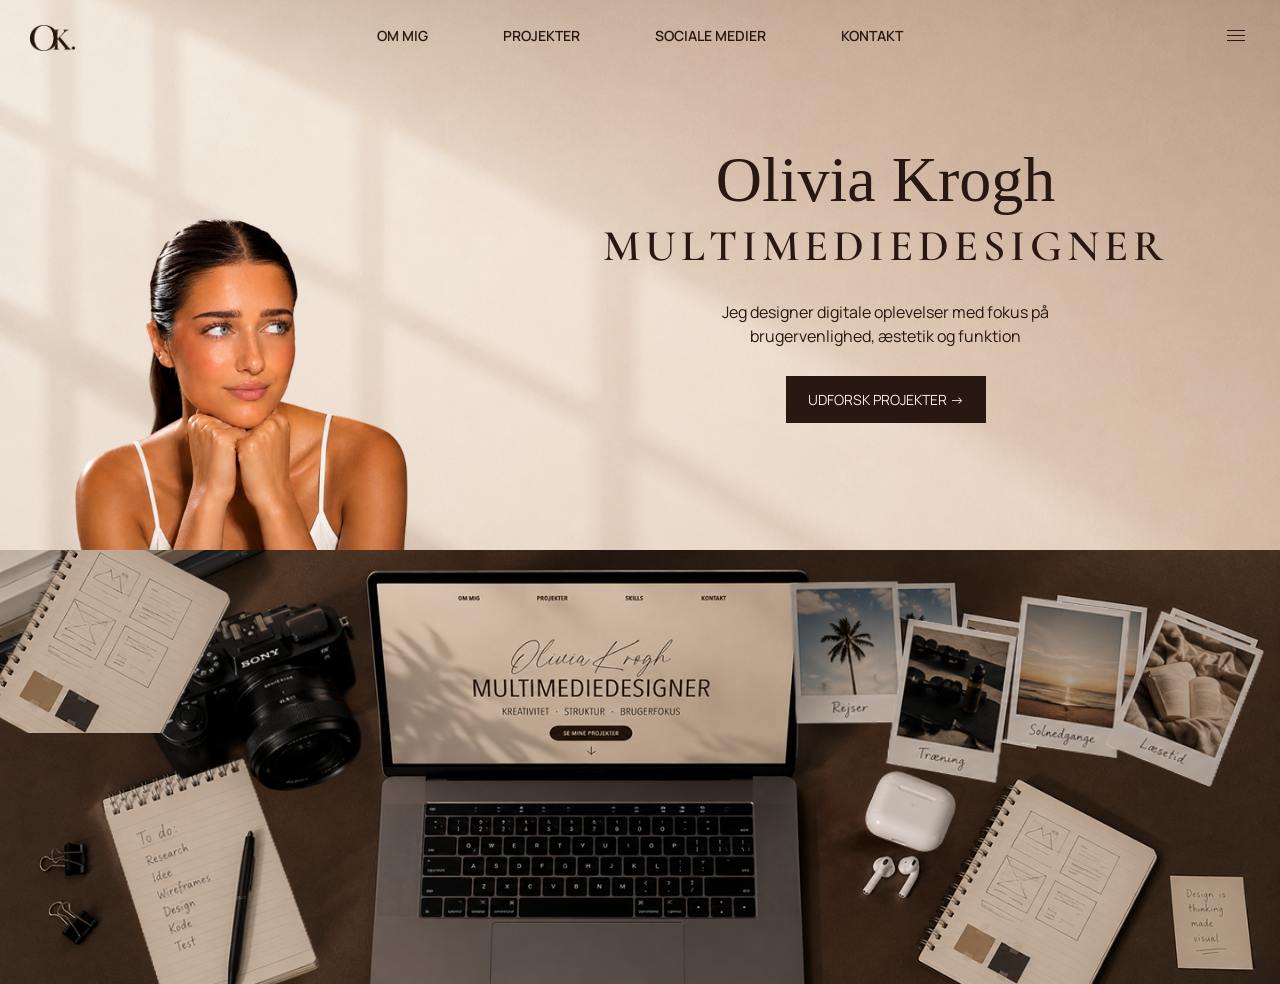
==== index.html @ 15bc5974 "Starten på portfolie, hero sektion og billede med trykfunktion Startede på en anden så dette er kopi" ====
<!DOCTYPE html>
<html lang="en">
<head>
    <meta charset="UTF-8">
    <meta name="viewport" content="width=device-width, initial-scale=1.0">
    <title>Portfolio Olivia Krogh</title>
    <link rel="stylesheet" href="css/style.css">
</head>
<body>

    <section class="hero">

        <!-- NAVIGATION -->
        <header class="hero-header">

            <img class="hero-logo" src="img/logo.png" alt="OK logo">

            <nav class="hero-nav">
                <a href="#om-mig">OM MIG</a>
                <a href="#projekter">PROJEKTER</a>
                <a href="#sociale-medier">SOCIALE MEDIER</a>
                <a href="#kontakt">KONTAKT</a>
            </nav>

            <button class="menu-button" aria-label="Åbn menu">
                <span></span>
                <span></span>
                <span></span>
            </button>

        </header>


        <!-- BILLEDE AF DIG -->
        <div class="hero-image">
            <img src="img/mig.png" alt="Olivia Krogh">
        </div>


        <!-- HERO TEKST -->
        <div class="hero-content">
            <h1>Olivia Krogh</h1>
            <h2>MULTIMEDIEDESIGNER</h2>

            <p>
                Jeg designer digitale oplevelser med fokus på <br>
                brugervenlighed, æstetik og funktion
            </p>

            <button>UDFORSK PROJEKTER →</button>
        </div>

    </section>



    <!-- OM MIG / INTERAKTIVT SKRIVEBORD -->

    <section class="desk" id="om-mig">

    <!-- AIRPODS / KONTAKT -->
    <a class="desk-item airpods-item" href="#kontakt">
        <img src="img/airpods.png" alt="Gå til kontakt">

        <div class="desk-label">
            <span>Kontakt</span>
            <img class="desk-arrow" src="img/pil.png" alt="">
        </div>
    </a>


    <!-- KAMERA / SOCIALE MEDIER -->
    <a class="desk-item kamera-item" href="#sociale-medier">
        <img src="img/kamera.png" alt="Gå til sociale medier">

        <div class="desk-label">
            <span>Sociale medier</span>
            <img class="desk-arrow" src="img/pil.png" alt="">
        </div>
    </a>


    <!-- NOTESBOG / PROJEKTER -->
    <a class="desk-item notesbog-item" href="#projekter">
        <img src="img/notesbog.png" alt="Gå til projekter">

        <div class="desk-label">
            <span>Projekter</span>
            <img class="desk-arrow" src="img/pil.png" alt="">
        </div>
    </a>


    <!-- BOG / OM MIG -->
    <a class="desk-item bog-item" href="#om-mig">
        <img src="img/bog.png" alt="Læs mere om mig">

        <div class="desk-label">
            <span>Om mig</span>
            <img class="desk-arrow" src="img/pil.png" alt="">
        </div>
    </a>


    <!-- POLAROIDS / FRITID -->
    <a class="desk-item fritid-item" href="#fritid">
        <img src="img/fritid.png" alt="Se mine interesser">

        <div class="desk-label">
            <span>Fritid</span>
            <img class="desk-arrow" src="img/pil.png" alt="">
        </div>
    </a>

</section>

    <script src="js/script.js"></script>

</body>
</html>
---- css/style.css ----
@import url('https://fonts.googleapis.com/css2?family=Cormorant+Garamond:wght@400;600&display=swap');
@import url('https://fonts.googleapis.com/css2?family=Cormorant+Garamond:wght@400;600&family=Manrope:wght@400;600&display=swap');
@font-face {
    font-family: "Aurellio";
    src: url("../fonts/Aurellio.ttf") format("truetype");
    font-weight: normal;
    font-style: normal;
}


:root {
    --background-color: #DCCBBC;
    --secondary-color: #F2EBE6;
    --dark-color: #291811;
    --hover-color: #462C21;
}


body {
    background-color: var(--background-color);
    color: var(--dark-color);
    margin: 0;
}

button {
    background-color: var(--dark-color);
    color: var(--secondary-color);
}

button:hover {
    background-color: var(--hover-color);
}


/* HERO */

.hero {
    height: 550px;
    display: flex;
    align-items: flex-end;
    position: relative;
    overflow: hidden;

    background-image: url("../img/background.png");
    background-size: cover;
    background-position: center;
    background-repeat: no-repeat;
}


/* LOGO */

.hero-logo {
    position: absolute;
    top: 25px;
    left: 30px;
    width: 45px;
    height: auto;
    z-index: 2;
}


/* BILLEDET AF DIG */

.hero-image {
    width: 45%;
    height: 100%;
    display: flex;
    align-items: flex-end;
    justify-content: center;
}

.hero-image img {
    width: auto;
    height: 100%;
    max-width: 100%;
    display: block;
    object-fit: contain;
    object-position: bottom center;
}


/* TEKSTEN I HØJRE SIDE */

.hero-content {
    width: 55%;
    align-self: center;
    text-align: center;
    padding: 40px 70px 20px 30px;
}


/* NAVN */

.hero-content h1 {
    font-family: "Aurellio", cursive;
    font-weight: normal;
    font-size: 64px;
    line-height: 1;
    margin: 0 0 12px;
}


/* MULTIMEDIEDESIGNER */

.hero-content h2 {
    font-family: "Cormorant Garamond", serif;
    font-weight: 600;
    font-size: 44px;
    line-height: 1;
    letter-spacing: 5px;
    text-transform: uppercase;
    margin: 0 0 32px;
}


/* BESKRIVELSE */

.hero-content p {
    font-family: "Manrope", sans-serif;
    font-weight: 400;
    font-size: 16px;
    line-height: 1.5;
    max-width: 480px;
    margin: 0 auto 28px;
}


/* KNAP */

.hero-content button {
    font-family: "Manrope", sans-serif;
    font-weight: 400;
    font-size: 14px;
    padding: 14px 22px;
    border: none;
    cursor: pointer;
}

/* NAVIGATION */

.hero-header {
    position: absolute;
    top: 0;
    left: 0;
    width: 100%;
    height: 70px;

    display: flex;
    align-items: center;
    justify-content: center;

    z-index: 10;
}

.hero-nav {
    display: flex;
    gap: 75px;
}

.hero-nav a {
    font-family: "Manrope", sans-serif;
    font-weight: 600;
    font-size: 14px;
    color: var(--dark-color);
    text-decoration: none;
}

.hero-nav a:hover {
    opacity: 0.6;
}


/* BURGER MENU */

.menu-button {
    position: absolute;
    right: 30px;

    display: flex;
    flex-direction: column;
    gap: 4px;

    background: none;
    padding: 5px;
    border: none;
    cursor: pointer;
}

.menu-button span {
    width: 18px;
    height: 1px;
    background-color: var(--dark-color);
    display: block;
}

.desk {
    position: relative;
    width: 100%;
    aspect-ratio: 1536 / 521;

    background-image: url("../img/om-mig-billede.png");
    background-size: 100% 100%;
    background-position: center;
    background-repeat: no-repeat;

    overflow: hidden;
}


 /* INTERAKTIVE ELEMENTER */

.desk-item {
    position: absolute;
    display: block;
    text-decoration: none;
    z-index: 2;
}

.desk-item img {
    width: 100%;
    display: block;
    transition: transform 0.3s ease;
}


.airpods-item {
    width: 93px;
    top: 51%;
    left: 67.5%;
}

.kamera-item {
    width: 235px;
    top: 12%;
    left: 10%;
}

.notesbog-item {
    width: 218px;
    top: 48%;
    left: 8%;
}

.bog-item {
    width: 250px;
    top: -7%;
    left: -1.5%;
}

.fritid-item {
    width: 477px;
    top: 7%;
    right: 1.2%;
}


/* HOVER PÅ BILLEDET */

.desk-item:hover img {
    transform: scale(1.08);
}


/* TEKST VED HOVER */

.desk-label {
    position: absolute;
    top: -50px;
    left: -55px;

    font-family: "Aurellio", cursive;
    font-size: 34px;
    color: var(--secondary-color);
    white-space: nowrap;

    opacity: 0;
    pointer-events: none;
    transition: opacity 0.3s ease;
}

.desk-item:hover .desk-label {
    opacity: 1;
}


/* PIL */

.desk-arrow {
    width: 5px;
    height: auto;
    display: block;
    margin-top: 5px;
}
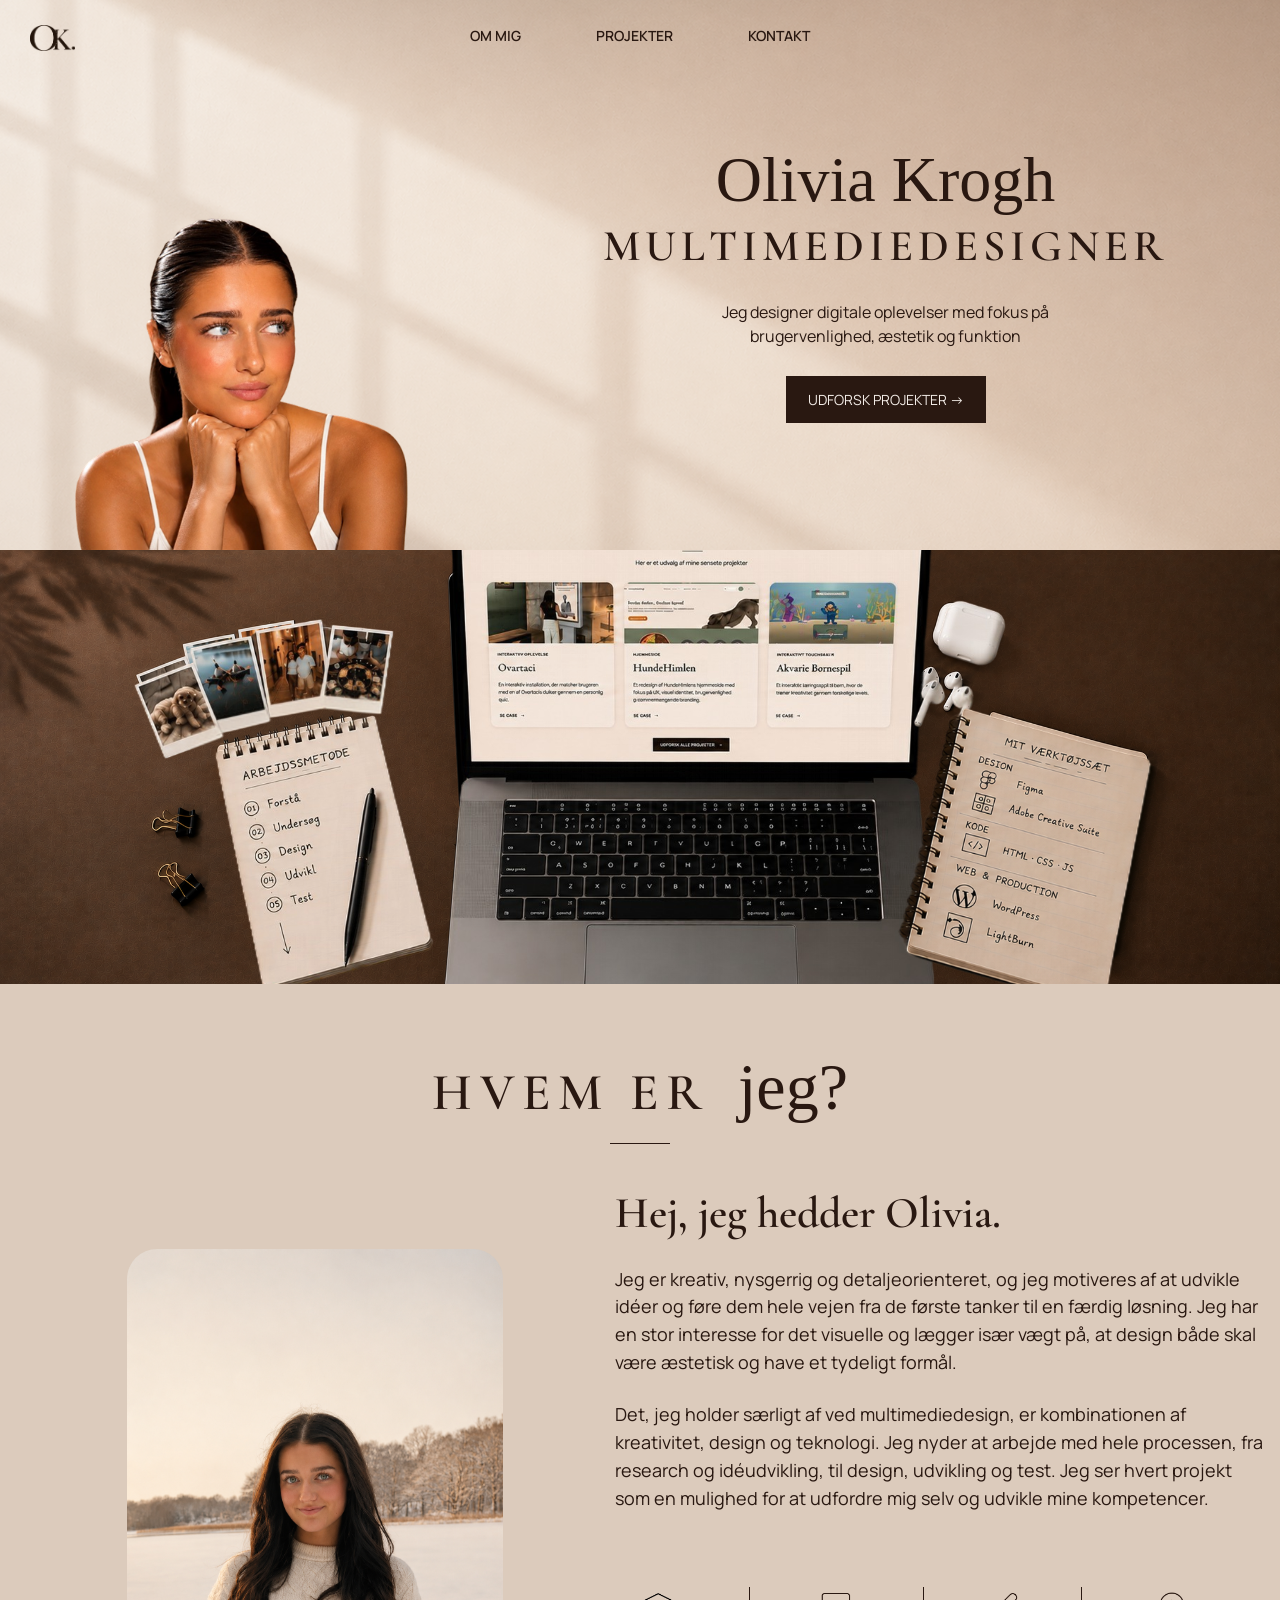
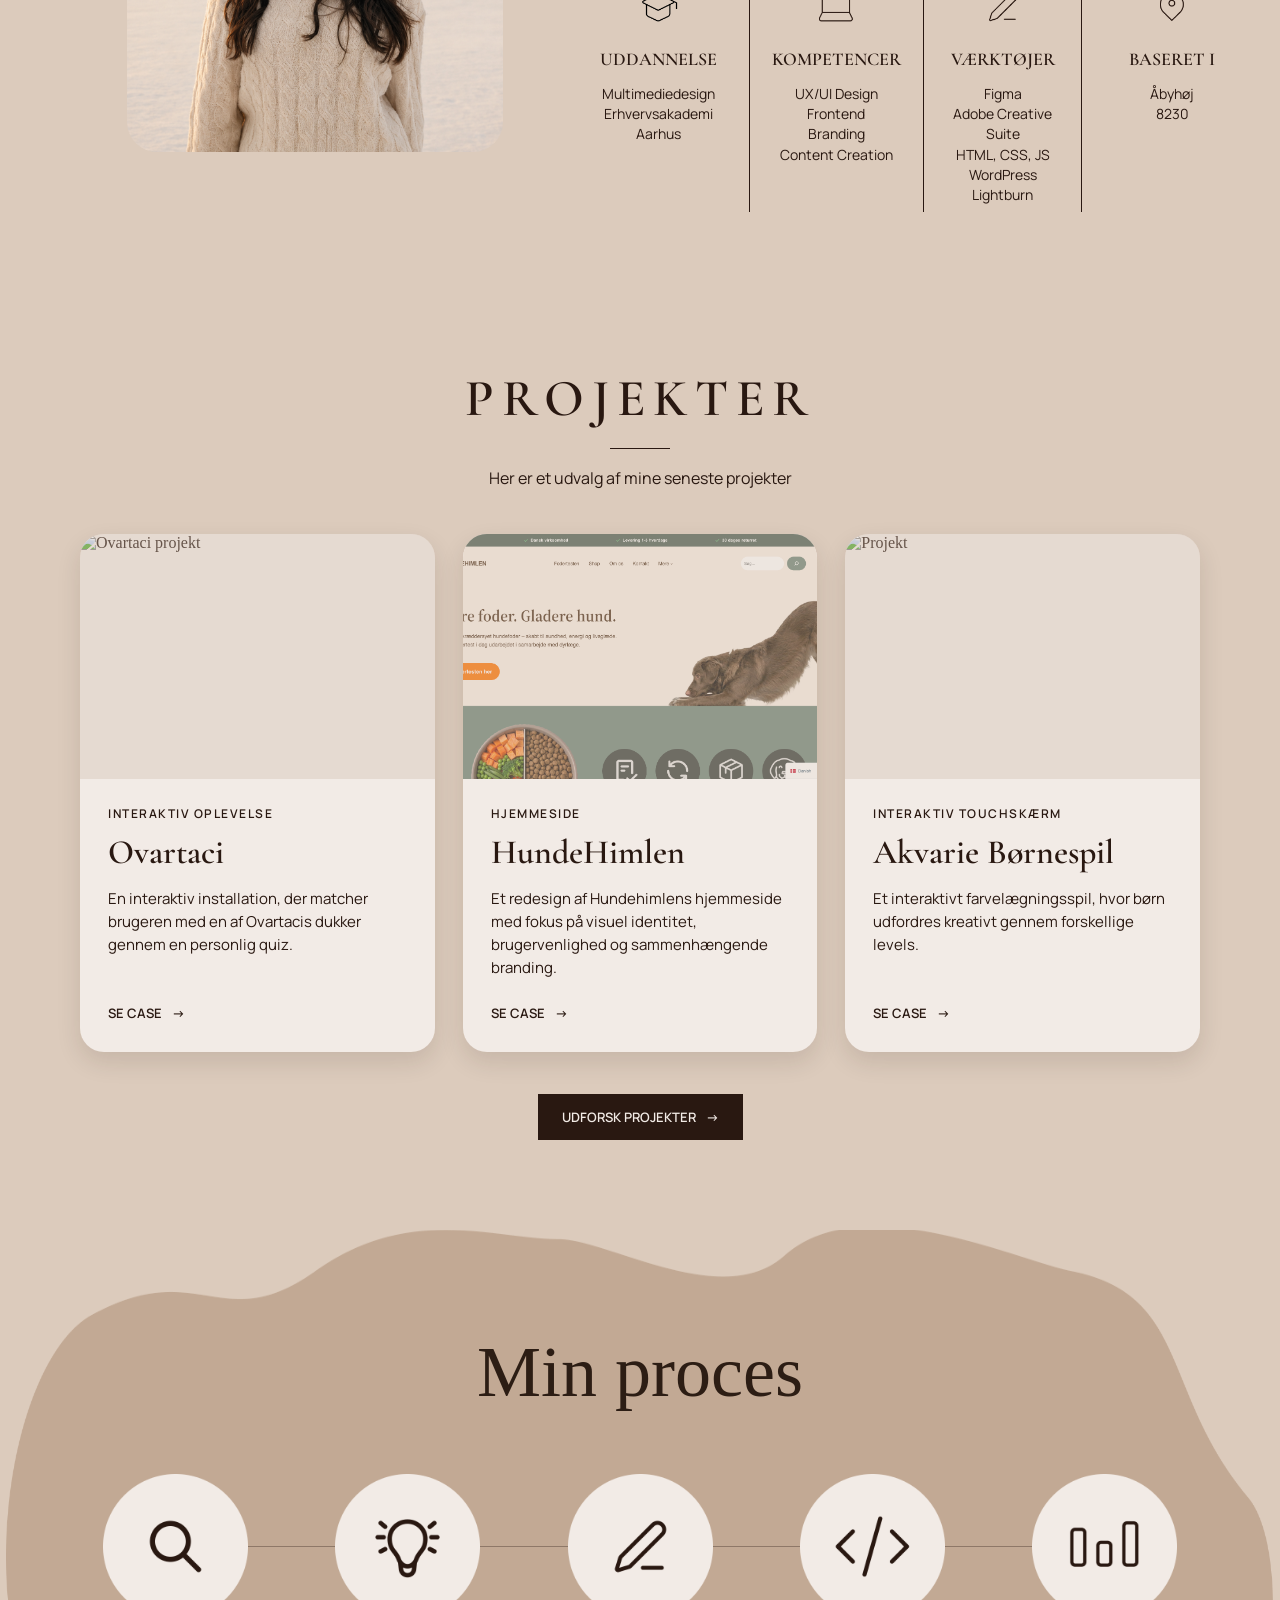
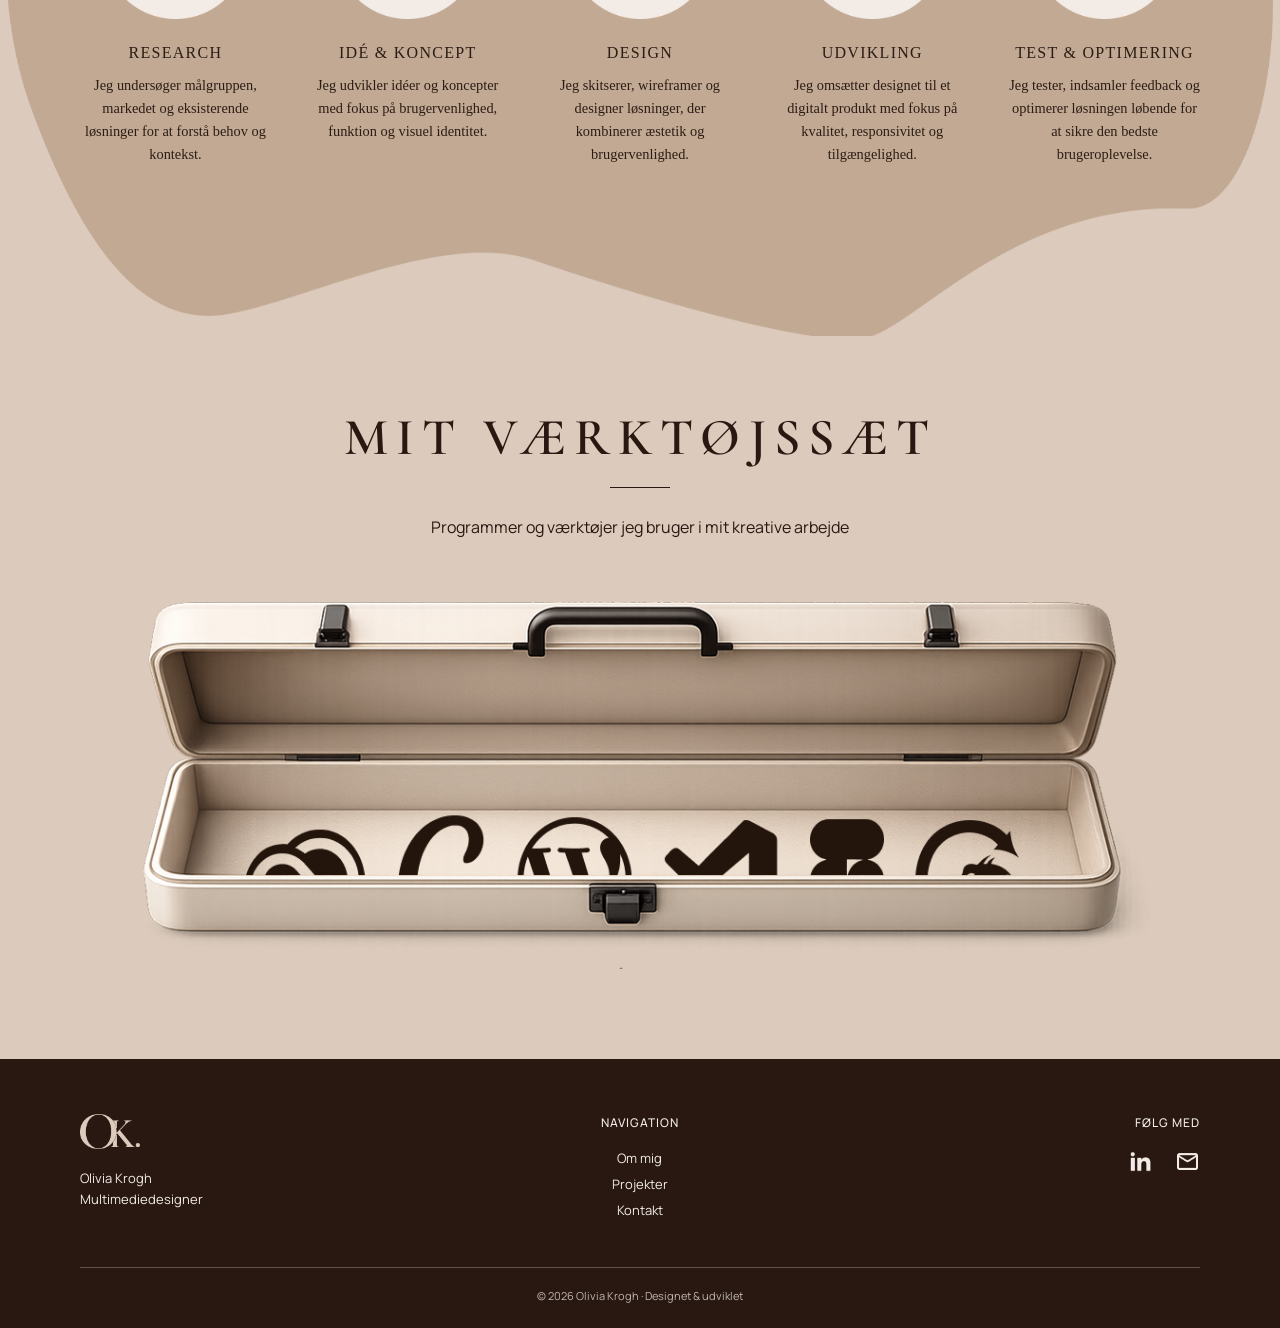
==== commit d421383b: "fikset" ====
--- a/index.html
+++ b/index.html
@@ -1,5 +1,5 @@
 <!DOCTYPE html>
-<html lang="en">
+<html lang="da">
 <head>
     <meta charset="UTF-8">
     <meta name="viewport" content="width=device-width, initial-scale=1.0">
@@ -16,17 +16,11 @@
             <img class="hero-logo" src="img/logo.png" alt="OK logo">
 
             <nav class="hero-nav">
-                <a href="#om-mig">OM MIG</a>
-                <a href="#projekter">PROJEKTER</a>
-                <a href="#sociale-medier">SOCIALE MEDIER</a>
-                <a href="#kontakt">KONTAKT</a>
+                <a href="index.html#om-mig-info">OM MIG</a>
+                <a href="projekter.html">PROJEKTER</a>
+                <a href="kontakt.html">KONTAKT</a>
             </nav>
 
-            <button class="menu-button" aria-label="Åbn menu">
-                <span></span>
-                <span></span>
-                <span></span>
-            </button>
 
         </header>
 
@@ -47,7 +41,9 @@
                 brugervenlighed, æstetik og funktion
             </p>
 
-            <button>UDFORSK PROJEKTER →</button>
+            <a href="projekter.html" class="hero-button">
+            UDFORSK PROJEKTER →
+            </a>
         </div>
 
     </section>
@@ -58,8 +54,19 @@
 
     <section class="desk" id="om-mig">
 
+
+    <!-- COMPUTER / PROJEKTER -->
+    <a class="desk-item computer-item" href="projekter.html">
+        <img src="img/computer.png" alt="Gå til projekter">
+
+        <div class="desk-label">
+            <span>Projekter</span>
+            <img class="desk-arrow" src="img/pil.png" alt="">
+        </div>
+    </a>
+
     <!-- AIRPODS / KONTAKT -->
-    <a class="desk-item airpods-item" href="#kontakt">
+    <a class="desk-item airpods-item" href="kontakt.html">
         <img src="img/airpods.png" alt="Gå til kontakt">
 
         <div class="desk-label">
@@ -69,31 +76,31 @@
     </a>
 
 
-    <!-- KAMERA / SOCIALE MEDIER -->
-    <a class="desk-item kamera-item" href="#sociale-medier">
-        <img src="img/kamera.png" alt="Gå til sociale medier">
+    <!-- NOTESBOG / ARBEJDSMETODE -->
+    <a class="desk-item notesbog-item" href="#arbejdsmetode">
+        <img src="img/notesbog.png" alt="Gå til arbejdsmetode">
 
         <div class="desk-label">
-            <span>Sociale medier</span>
+            <span>Arbejdsmetode</span>
             <img class="desk-arrow" src="img/pil.png" alt="">
         </div>
     </a>
 
 
-    <!-- NOTESBOG / PROJEKTER -->
-    <a class="desk-item notesbog-item" href="#projekter">
-        <img src="img/notesbog.png" alt="Gå til projekter">
+    <!-- BOG / VÆRKTØJSSÆT -->
+    <a class="desk-item bog-item" href="#vaerktoejssaet">
+        <img src="img/bog.png" alt="Gå til værktøjssæt">
 
         <div class="desk-label">
-            <span>Projekter</span>
+            <span>Værktøjssæt</span>
             <img class="desk-arrow" src="img/pil.png" alt="">
         </div>
     </a>
 
 
-    <!-- BOG / OM MIG -->
-    <a class="desk-item bog-item" href="#om-mig">
-        <img src="img/bog.png" alt="Læs mere om mig">
+    <!-- POLAROIDS / OM MIG -->
+    <a class="desk-item fritid-item" href="#om-mig-info">
+        <img src="img/fritid.png" alt="Se mine interesser">
 
         <div class="desk-label">
             <span>Om mig</span>
@@ -101,19 +108,358 @@
         </div>
     </a>
 
-
-    <!-- POLAROIDS / FRITID -->
-    <a class="desk-item fritid-item" href="#fritid">
-        <img src="img/fritid.png" alt="Se mine interesser">
-
-        <div class="desk-label">
-            <span>Fritid</span>
-            <img class="desk-arrow" src="img/pil.png" alt="">
-        </div>
-    </a>
-
 </section>
 
+<!-- OM MIG -->
+<section class="about" id="om-mig-info">
+
+    <div class="about-title">
+        <h2>HVEM ER <span>jeg?</span></h2>
+        <div class="section-line"></div>
+    </div>
+
+    <div class="about-content">
+
+       
+        <div class="about-image">
+            <img src="img/me-2.png" alt="Billede af Olivia">
+        </div>
+
+   
+        <div class="about-info">
+
+            <div class="about-text">
+                <h3>Hej, jeg hedder Olivia.</h3>
+
+                <p>
+                    Jeg er kreativ, nysgerrig og detaljeorienteret, og jeg motiveres af at udvikle idéer og føre dem hele vejen fra de første tanker til en færdig løsning. Jeg har en stor interesse for det visuelle og lægger især vægt på, at design både skal være æstetisk og have et tydeligt formål.
+
+                </p>
+                    
+                <p>
+                    Det, jeg holder særligt af ved multimediedesign, er kombinationen af kreativitet, design og teknologi. Jeg nyder at arbejde med hele processen, fra research og idéudvikling, til design, udvikling og test. Jeg ser hvert projekt som en mulighed for at udfordre mig selv og udvikle mine kompetencer.
+                </p>
+            </div>
+
+
+            <!-- INFO BOKSE -->
+            <div class="about-details">
+
+                <div class="about-detail">
+                    <img src="img/uddannelse.png" alt="">
+                    <h4>UDDANNELSE</h4>
+                    <p>
+                        Multimediedesign<br>
+                        Erhvervsakademi<br>
+                        Aarhus
+                    </p>
+                </div>
+
+                <div class="about-detail">
+                    <img src="img/computer-1.png" alt="">
+                    <h4>KOMPETENCER</h4>
+                    <p>
+                        UX/UI Design<br>
+                        Frontend<br>
+                        Branding<br>
+                        Content Creation
+                    </p>
+                </div>
+
+                <div class="about-detail">
+                    <img src="img/pen.png" alt="">
+                    <h4>VÆRKTØJER</h4>
+                    <p>
+                        Figma<br>
+                        Adobe Creative Suite<br>
+                        HTML, CSS, JS<br>
+                        WordPress<br>
+                        Lightburn
+                    </p>
+                </div>
+
+                <div class="about-detail">
+                    <img src="img/pin.png" alt="">
+                    <h4>BASERET I</h4>
+                    <p>
+                        Åbyhøj<br>
+                        8230
+                    </p>
+                </div>
+
+            </div>
+
+        </div>
+
+    </div>
+
+</section>
+
+
+
+<!-- PROJEKTER -->
+<section class="projects" id="projekter">
+
+    <div class="projects-heading">
+        <h2>PROJEKTER</h2>
+        <div class="section-line"></div>
+
+        <p>Her er et udvalg af mine seneste projekter</p>
+    </div>
+
+    <div class="project-grid">
+
+        <!-- PROJEKT 1 -->
+        <article class="project-card">
+
+            <div class="project-image-wrapper">
+            <img class="project-image" src="img/ovartaci.png" alt="Ovartaci projekt">
+            </div>
+
+            <div class="project-card-content">
+                <p class="project-type">INTERAKTIV OPLEVELSE</p>
+
+                <h3>Ovartaci</h3>
+
+                <p class="project-description">
+                    En interaktiv installation, der matcher brugeren med en af
+                    Ovartacis dukker gennem en personlig quiz.
+                </p>
+
+                <a class="project-link" href="projekter.html#ovartaci">
+    SE CASE <span>→</span>
+</a>
+            </div>
+        </article>
+
+
+        <!-- PROJEKT 2 -->
+        <article class="project-card">
+            <div class="project-image-wrapper">
+            <img class="project-image" src="img/hundehimlen.png" alt="HundeHimlen projekt">
+            </div>
+
+            <div class="project-card-content">
+                <p class="project-type">HJEMMESIDE</p>
+
+                <h3>HundeHimlen</h3>
+
+                <p class="project-description">
+                    Et redesign af Hundehimlens hjemmeside med fokus på
+                    visuel identitet, brugervenlighed og sammenhængende branding.
+                </p>
+
+                <a class="project-link" href="projekter.html#hundehimlen">
+    SE CASE <span>→</span>
+</a>
+            </div>
+        </article>
+
+
+        <!-- PROJEKT 3 -->
+        <article class="project-card">
+            <div class="project-image-wrapper">
+            <img class="project-image" src="img/akvarie.png" alt="Projekt">
+            </div>
+
+            <div class="project-card-content">
+                <p class="project-type">INTERAKTIV TOUCHSKÆRM</p>
+
+                <h3>Akvarie Børnespil</h3>
+
+                <p class="project-description">
+                    Et interaktivt farvelægningsspil, hvor børn udfordres kreativt gennem forskellige levels.
+                </p>
+
+                <a class="project-link" href="projekter.html#akvarie">
+    SE CASE <span>→</span>
+</a>
+            </div>
+        </article>
+
+    </div>
+
+
+         <a class="projects-button" href="projekter.html">
+            UDFORSK PROJEKTER <span>→</span>
+        </a>
+
+</section>
+
+
+
+<!-- ARBEJDSMETODE -->
+<section class="arbejdsmetode" id="arbejdsmetode">
+
+    <h2 class="arbejdsmetode-title">Min proces</h2>
+
+    <div class="arbejdsmetode-bobler">
+
+        <!-- RESEARCH -->
+        <div class="arbejdsmetode-bobbel">
+            <img src="img/research-bobbel.png" alt="Research">
+
+            <h3>RESEARCH</h3>
+
+            <p>
+                Jeg undersøger målgruppen, markedet og eksisterende
+                løsninger for at forstå behov og kontekst.
+            </p>
+        </div>
+
+
+        <!-- IDÉ & KONCEPT -->
+        <div class="arbejdsmetode-bobbel">
+            <img src="img/ide-bobbel.png" alt="Idé og koncept">
+
+            <h3>IDÉ & KONCEPT</h3>
+
+            <p>
+                Jeg udvikler idéer og koncepter med fokus på
+                brugervenlighed, funktion og visuel identitet.
+            </p>
+        </div>
+
+
+        <!-- DESIGN -->
+        <div class="arbejdsmetode-bobbel">
+            <img src="img/design-bobbel.png" alt="Design">
+
+            <h3>DESIGN</h3>
+
+            <p>
+                Jeg skitserer, wireframer og designer løsninger,
+                der kombinerer æstetik og brugervenlighed.
+            </p>
+        </div>
+
+
+        <!-- UDVIKLING -->
+        <div class="arbejdsmetode-bobbel">
+            <img src="img/udvikling-bobbel.png" alt="Udvikling">
+
+            <h3>UDVIKLING</h3>
+
+            <p>
+                Jeg omsætter designet til et digitalt produkt med
+                fokus på kvalitet, responsivitet og tilgængelighed.
+            </p>
+        </div>
+
+
+        <!-- TEST -->
+        <div class="arbejdsmetode-bobbel">
+            <img src="img/test-bobbel.png" alt="Test og optimering">
+
+            <h3>TEST & OPTIMERING</h3>
+
+            <p>
+                Jeg tester, indsamler feedback og optimerer løsningen
+                løbende for at sikre den bedste brugeroplevelse.
+            </p>
+        </div>
+
+    </div>
+
+</section>
+
+
+
+
+
+
+
+
+
+
+
+
+
+<!-- VÆRKTØJSKASSE -->
+<section class="toolbox-section" id="vaerktoejssaet">
+
+    <div class="toolbox-heading">
+        <h2>MIT VÆRKTØJSSÆT</h2>
+        <div class="section-line"></div>
+        <p>Programmer og værktøjer jeg bruger i mit kreative arbejde</p>
+    </div>
+
+    <div class="toolbox">
+
+        <img
+            class="toolbox-closed"
+            src="img/lukket-kasse.png"
+            alt="Lukket værktøjskasse"
+        >
+
+        <img
+            class="toolbox-open"
+            src="img/aaben-kasse.png"
+            alt="Åben værktøjskasse"
+        >
+
+    </div>
+
+</section>
+
+
+
+
+
+
+
+
+<!-- FOOTER -->
+<footer class="footer">
+
+    <div class="footer-content">
+
+        <!-- VENSTRE -->
+        <div class="footer-brand">
+            <img src="img/logo-beige.png" alt="Olivia Krogh logo">
+
+            <p>
+                Olivia Krogh<br>
+                Multimediedesigner
+            </p>
+        </div>
+
+
+        <!-- MIDTEN -->
+        <div class="footer-navigation">
+            <h3>NAVIGATION</h3>
+
+            <a href="#om-mig-info">Om mig</a>
+            <a href="projekter.html">Projekter</a>
+            <a href="kontakt.html">Kontakt</a>
+        </div>
+
+
+        <!-- HØJRE -->
+        <div class="footer-social">
+            <h3>FØLG MED</h3>
+
+            <div class="footer-social-icons">
+
+                <a href="#" aria-label="LinkedIn">
+                    <img src="img/linkedin.png" alt="">
+                </a>
+
+                <a href="mailto:dinmail@eksempel.dk" aria-label="Send e-mail">
+                    <img src="img/mail.png" alt="">
+                </a>
+
+            </div>
+        </div>
+
+    </div>
+
+
+    <div class="footer-bottom">
+        <p>© 2026 Olivia Krogh · Designet & udviklet</p>
+    </div>
+
+</footer>
     <script src="js/script.js"></script>
 
 </body>
--- a/css/style.css
+++ b/css/style.css
@@ -1,4 +1,3 @@
-@import url('https://fonts.googleapis.com/css2?family=Cormorant+Garamond:wght@400;600&display=swap');
 @import url('https://fonts.googleapis.com/css2?family=Cormorant+Garamond:wght@400;600&family=Manrope:wght@400;600&display=swap');
 @font-face {
     font-family: "Aurellio";
@@ -32,7 +31,9 @@
 }
 
 
-/* HERO */
+/* ========================================
+   HERO
+======================================== */
 
 .hero {
     height: 550px;
@@ -60,7 +61,7 @@
 }
 
 
-/* BILLEDET AF DIG */
+/* BILLEDET AF MIG */
 
 .hero-image {
     width: 45%;
@@ -72,7 +73,7 @@
 
 .hero-image img {
     width: auto;
-    height: 100%;
+    height: 90%;
     max-width: 100%;
     display: block;
     object-fit: contain;
@@ -128,13 +129,24 @@
 
 /* KNAP */
 
-.hero-content button {
+.hero-button {
+    display: inline-block;
     font-family: "Manrope", sans-serif;
     font-weight: 400;
     font-size: 14px;
     padding: 14px 22px;
-    border: none;
+
+    background-color: var(--dark-color);
+    color: var(--secondary-color);
+
+    text-decoration: none;
     cursor: pointer;
+
+    transition: background-color 0.3s ease;
+}
+
+.hero-button:hover {
+    background-color: var(--hover-color);
 }
 
 /* NAVIGATION */
@@ -170,29 +182,13 @@
     opacity: 0.6;
 }
 
-
-/* BURGER MENU */
-
-.menu-button {
-    position: absolute;
-    right: 30px;
-
-    display: flex;
-    flex-direction: column;
-    gap: 4px;
-
-    background: none;
-    padding: 5px;
-    border: none;
-    cursor: pointer;
-}
-
-.menu-button span {
-    width: 18px;
+.section-line {
+    width: 60px;
     height: 1px;
+    margin: 18px auto;
     background-color: var(--dark-color);
-    display: block;
-}
+}
+
 
 .desk {
     position: relative;
@@ -209,6 +205,8 @@
 
 
  /* INTERAKTIVE ELEMENTER */
+
+
 
 .desk-item {
     position: absolute;
@@ -224,40 +222,40 @@
 }
 
 
+.computer-item {
+    width: 491px;
+    bottom: 0%;
+    left: 34.7%;
+}
+
 .airpods-item {
     width: 93px;
-    top: 51%;
-    left: 67.5%;
-}
-
-.kamera-item {
-    width: 235px;
-    top: 12%;
-    left: 10%;
+    top: 11.5%;
+    left: 71.3%;
 }
 
 .notesbog-item {
-    width: 218px;
-    top: 48%;
-    left: 8%;
+    width: 219px;
+    top: 38%;
+    left: 16.8%;
 }
 
 .bog-item {
-    width: 250px;
-    top: -7%;
-    left: -1.5%;
+    width: 255px;
+    top: 36.4%;
+    right: 10%;
 }
 
 .fritid-item {
-    width: 477px;
-    top: 7%;
-    right: 1.2%;
+    width: 260px;
+    top: 16%;
+    left: 10.5%;
 }
 
 
 /* HOVER PÅ BILLEDET */
 
-.desk-item:hover img {
+.desk-item:hover > img {
     transform: scale(1.08);
 }
 
@@ -283,12 +281,1349 @@
     opacity: 1;
 }
 
-
-/* PIL */
-
-.desk-arrow {
-    width: 5px;
+.computer-item .desk-label {
+    top: 220px;
+    left: 510px;
+}
+
+.airpods-item .desk-label {
+    top: -45px;
+    left: 100px;
+}
+
+.notesbog-item .desk-label {
+    top: 240px;
+    left: -170px;
+}
+
+.bog-item .desk-label {
+    top: 220px;
+    left: 250px;
+}
+
+.fritid-item .desk-label {
+    top: -30px;
+    left: -35px;
+}
+
+
+
+/* PIL VED COMPUTER */
+.computer-item .desk-arrow {
+    width: 35px !important;
+    transform: translate(0px, 0px) scaleX(-1) !important;
+}
+
+/* PIL VED AIRPODS */
+.airpods-item .desk-arrow {
+    width: 35px !important;
+    transform: translate(10px, 0px) scaleX(-1) !important;
+}
+
+/* PIL VED NOTESBOG */
+.notesbog-item .desk-arrow {
+    width: 35px !important;
+    transform: translate(150px, -30px) rotate(-50deg) !important;
+}
+
+/* PIL VED BOG */
+.bog-item .desk-arrow {
+    width: 35px !important;
+    transform: translate(10px, -100px) scaleX(-1) scaleY(-1) !important;
+}
+
+/* PIL VED FRITID */
+.fritid-item .desk-arrow {
+    width: 35px !important;
+    transform: translate(-20px, 2px) rotate(25deg)  !important;
+}
+
+
+
+
+/* ========================================
+   OM MIG
+======================================== */
+
+.about {
+    padding: 65px 80px 85px;
+    background-color: var(--background-color);
+}
+
+.about-title {
+    text-align: center;
+    margin-bottom: 45px;
+}
+
+.about-title h2 {
+    margin: 0;
+    font-family: "Cormorant Garamond", serif;
+    font-weight: 600;
+    font-size: 52px;
+    letter-spacing: 8px;
+    color: var(--dark-color);
+}
+
+.about-title h2 span {
+    display: inline-block;
+    margin-left: 8px;
+    font-family: "Aurellio", cursive;
+    font-weight: normal;
+    font-size: 66px;
+    letter-spacing: 0;
+}
+
+
+
+
+/* BILLEDE + TEKST */
+
+.about-content {
+    max-width: 1380px;
+    margin: 0 auto;
+
+    display: grid;
+    grid-template-columns: 42% 58%;
+    gap: 65px;
+    align-items: center;
+}
+
+.about-image {
+    display: flex;
+    justify-content: center;
+}
+
+.about-image img {
+    width: 80%;
+    display: block;
+    border-radius: 30px;
+}
+
+.about-info {
+    display: flex;
+    flex-direction: column;
+    justify-content: center;
+}
+
+
+/* TEKST */
+
+.about-text h3 {
+    margin: 0 0 28px;
+
+    font-family: "Cormorant Garamond", serif;
+    font-weight: 600;
+    font-size: 44px;
+    line-height: 1.1;
+
+    color: var(--dark-color);
+}
+
+.about-text p {
+    max-width: 660px;
+    margin: 0 0 24px;
+
+    font-family: "Manrope", sans-serif;
+    font-weight: 400;
+    font-size: 18px;
+    line-height: 1.55;
+
+    color: var(--dark-color);
+}
+
+
+/* INFO FELTER */
+
+.about-details {
+    margin-top: 50px;
+     transform: translateX(-25px);
+
+    display: grid;
+    grid-template-columns: repeat(4, 1fr);
+}
+
+.about-detail {
+    min-height: 225px;
+    padding: 0 22px;
+    text-align: center;
+
+    border-left: 1px solid var(--dark-color);
+}
+
+.about-detail:first-child {
+    border-left: none;
+    padding-left: 0;
+}
+
+.about-detail:last-child {
+    padding-right: 0;
+}
+
+.about-detail img {
+    width: 40px;
+    height: 40px;
+
+    object-fit: contain;
+
+    margin: 0 auto 17px;
+}
+
+.about-detail h4 {
+    margin: 0 0 14px;
+
+    font-family: "Cormorant Garamond", serif;
+    font-weight: 600;
+    font-size: 18px;
+
+    color: var(--dark-color);
+}
+
+.about-detail p {
+    margin: 0;
+
+    font-family: "Manrope", sans-serif;
+    font-weight: 400;
+    font-size: 14px;
+    line-height: 1.45;
+
+    color: var(--dark-color);
+}
+
+
+
+
+/* ========================================
+   PROJEKTER – FORSIDE
+======================================== */
+
+.projects {
+    padding: 70px 80px 90px;
+    background-color: var(--background-color);
+}
+
+
+/* OVERSKRIFT */
+
+.projects-heading {
+    text-align: center;
+    margin-bottom: 45px;
+}
+
+.projects-heading h2 {
+    margin: 0;
+
+    font-family: "Cormorant Garamond", serif;
+    font-weight: 600;
+    font-size: 52px;
+    letter-spacing: 8px;
+
+    color: var(--dark-color);
+}
+
+.projects-heading p {
+    margin: 12px 0 0;
+
+    font-family: "Manrope", sans-serif;
+    font-weight: 400;
+    font-size: 16px;
+
+    color: var(--dark-color);
+}
+
+
+/* DE 3 CARDS */
+
+.project-grid {
+    max-width: 1280px;
+    margin: 0 auto;
+
+    display: grid;
+    grid-template-columns: repeat(3, 1fr);
+    gap: 28px;
+}
+
+
+/* HVERT CARD */
+
+.project-card {
+    background-color: var(--secondary-color);
+    border-radius: 24px;
+    overflow: hidden;
+    display: flex;
+    flex-direction: column;
+
+    box-shadow: 0 10px 24px rgba(41, 24, 17, 0.12);
+
+    transition: transform 0.3s ease;
+}
+
+.project-card:hover {
+    transform: translateY(-6px);
+}
+
+
+/* BILLEDET */
+
+.project-image-wrapper {
+    position: relative;
+}
+
+.project-image-wrapper::after {
+    content: "";
+    position: absolute;
+    inset: 0;
+
+    background-color: rgba(205, 186, 170, 0.37);
+
+    pointer-events: none;
+}
+
+.project-image {
+    width: 100%;
+    height: 245px;
+
+    display: block;
+    object-fit: cover;
+}
+
+
+/* INDHOLDET UNDER BILLEDET */
+
+.project-card-content {
+    padding: 26px 28px 30px;
+    flex: 1;
+    display: flex;
+    flex-direction: column;
+}
+
+
+/* LILLE TEKST ØVERST */
+
+.project-type {
+    margin: 0 0 10px;
+
+    font-family: "Manrope", sans-serif;
+    font-weight: 600;
+    font-size: 12px;
+    letter-spacing: 1.5px;
+
+    color: var(--dark-color);
+}
+
+
+/* PROJEKTNAVN */
+
+.project-card h3 {
+    margin: 0 0 14px;
+
+    font-family: "Cormorant Garamond", serif;
+    font-weight: 600;
+    font-size: 34px;
+
+    color: var(--dark-color);
+}
+
+
+/* BESKRIVELSE */
+
+.project-description {
+    margin: 0 0 24px;
+
+    font-family: "Manrope", sans-serif;
+    font-weight: 400;
+    font-size: 15px;
+    line-height: 1.55;
+
+    color: var(--dark-color);
+}
+
+
+/* SE CASE */
+
+.project-link {
+    display: inline-flex;
+    align-items: center;
+    gap: 10px;
+
+    font-family: "Manrope", sans-serif;
+    font-weight: 600;
+    font-size: 13px;
+
+    color: var(--dark-color);
+    text-decoration: none;
+    margin-top: auto;
+}
+
+.project-link span {
+    transition: transform 0.3s ease;
+}
+
+.project-link:hover span {
+    transform: translateX(5px);
+}
+
+
+/* UDFORSK PROJEKTER KNAP */
+
+.projects-button {
+    width: fit-content;
+    margin: 42px auto 0;
+    padding: 14px 24px;
+
+    display: flex;
+    align-items: center;
+    gap: 10px;
+
+    background-color: var(--dark-color);
+    color: var(--secondary-color);
+
+    text-decoration: none;
+
+    font-family: "Manrope", sans-serif;
+    font-weight: 600;
+    font-size: 13px;
+}
+
+.projects-button:hover {
+    background-color: var(--hover-color);
+}
+
+
+
+
+
+
+
+
+/* ========================================
+   ARBEJDSMETODE
+======================================== */
+
+.arbejdsmetode {
+    padding: 101px 6% 170px;
+    text-align: center;
+    background-image: url("../img/maling.png");
+    background-repeat: no-repeat;
+    background-position: center;
+    background-size: 99% 101%;
+}
+
+.arbejdsmetode-title {
+    margin: 0 0 60px;
+    font-family: "Aurellio", serif;
+    font-size: 4.5rem;
+    font-weight: 400;
+    color: #2c1d14;
+}
+
+.arbejdsmetode-bobler {
+    position: relative;
+    display: grid;
+    grid-template-columns: repeat(5, 1fr);
+    gap: 35px;
+    max-width: 1400px;
+    margin: 0 auto;
+}
+
+.arbejdsmetode-bobler::before {
+    content: "";
+    position: absolute;
+    top: 72px;
+    left: 8%;
+    right: 8%;
+    height: 1px;
+    background-color: rgba(44, 29, 20, 0.35);
+    z-index: 0;
+}
+
+.arbejdsmetode-bobbel {
+    position: relative;
+    z-index: 1;
+}
+
+.arbejdsmetode-bobbel img {
+    display: block;
+    width: 145px;
+    height: auto;
+    margin: 0 auto 25px;
+}
+
+.arbejdsmetode-bobbel h3 {
+    margin: 0 0 12px;
+    font-size: 1rem;
+    font-weight: 400;
+    letter-spacing: 0.08em;
+    color: #2c1d14;
+}
+
+.arbejdsmetode-bobbel p {
+    max-width: 220px;
+    margin: 0 auto;
+    font-size: 0.9rem;
+    line-height: 1.6;
+    color: #2c1d14;
+}
+
+/* TABLET */
+@media (max-width: 1000px) {
+    .arbejdsmetode-bobler {
+        grid-template-columns: repeat(2, 1fr);
+        gap: 55px 35px;
+    }
+
+    .arbejdsmetode-bobler::before {
+        display: none;
+    }
+}
+
+/* MOBIL */
+@media (max-width: 600px) {
+    .arbejdsmetode {
+        padding: 80px 8% 90px;
+    }
+
+    .arbejdsmetode-title {
+        font-size: 3.3rem;
+        margin-bottom: 45px;
+    }
+
+    .arbejdsmetode-bobler {
+        grid-template-columns: 1fr;
+        gap: 50px;
+    }
+
+    .arbejdsmetode-bobbel img {
+        width: 125px;
+    }
+}
+
+
+
+
+
+
+
+
+
+
+
+
+
+/* ========================================
+   MIT VÆRKTØJSSÆT
+======================================== */
+
+.toolbox-section {
+    padding: 70px 80px 90px;
+    background-color: var(--background-color);
+}
+
+
+/* OVERSKRIFT */
+
+.toolbox-heading {
+    text-align: center;
+    margin-bottom: 45px;
+}
+
+.toolbox-heading h2 {
+    margin: 0;
+
+    font-family: "Cormorant Garamond", serif;
+    font-weight: 600;
+    font-size: 52px;
+    letter-spacing: 8px;
+
+    color: var(--dark-color);
+}
+
+.toolbox-heading p {
+    margin: 28px 0 0;
+
+    font-family: "Manrope", sans-serif;
+    font-size: 16px;
+    font-weight: 400;
+
+    color: var(--dark-color);
+}
+
+
+/* VÆRKTØJSKASSE */
+
+.toolbox {
+    position: relative;
+
+    width: 100%;
+    max-width: 1050px;
+
+    margin: 0 auto;
+
+    cursor: pointer;
+}
+
+
+/* BEGGE BILLEDER */
+
+.toolbox img {
+    width: 100%;
     height: auto;
     display: block;
-    margin-top: 5px;
-}+
+    transition: opacity 0.25s ease;
+}
+
+
+/* ÅBEN KASSE LIGGER OVENPÅ */
+
+.toolbox-open {
+    position: absolute;
+    top: 0;
+    left: 0;
+
+    opacity: 0;
+}
+
+
+/* HOVER */
+
+.toolbox:hover .toolbox-closed {
+    opacity: 0;
+}
+
+.toolbox:hover .toolbox-open {
+    opacity: 1;
+}
+
+
+
+
+
+
+
+
+
+
+
+
+
+
+
+
+/* ========================================
+   PROJEKTSIDE
+======================================== */
+
+.projects-page {
+    padding: 100px 30px 90px;
+    background-color: var(--background-color);
+}
+
+
+/* OVERSKRIFT */
+
+.projects-page .projects-heading {
+    text-align: center;
+    margin-bottom: 55px;
+}
+
+.projects-page .projects-heading .projects-script {
+    margin: 0 0 -15px;
+
+    font-family: "Aurellio", cursive;
+    font-weight: normal;
+    font-size: 64px;
+
+    color: var(--dark-color);
+}
+
+.projects-page .projects-heading h1 {
+    margin: 0;
+
+    font-family: "Cormorant Garamond", serif;
+    font-weight: 600;
+    font-size: 52px;
+    letter-spacing: 8px;
+
+    color: var(--dark-color);
+}
+
+.projects-line {
+    width: 60px;
+    height: 1px;
+    margin: 18px auto 0;
+    background-color: var(--dark-color);
+}
+
+
+/* STORE PROJEKT CARDS */
+
+.project-case {
+    max-width: 1307px;
+    margin: 0 auto 45px;
+
+    background-color: var(--secondary-color);
+
+    border-radius: 20px;
+    overflow: hidden;
+
+    box-shadow: 0 12px 25px rgba(41, 24, 17, 0.18);
+}
+
+
+/* HERO-BILLEDET */
+
+.project-case-image {
+    width: 100%;
+    height: 290px;
+
+    overflow: hidden;
+}
+
+.project-case-image img {
+    width: 100%;
+    height: 100%;
+
+    display: block;
+    object-fit: cover;
+}
+
+
+/* INDHOLDET */
+
+.project-case-content {
+    padding: 18px 55px 65px;
+}
+
+
+/* LILLE TEKST OVER TITLEN */
+
+.project-case .project-type {
+    margin: 0 0 8px;
+
+    text-align: center;
+
+    font-family: "Manrope", sans-serif;
+    font-size: 11px;
+    font-weight: 400;
+
+    letter-spacing: 0;
+
+    color: var(--dark-color);
+}
+
+
+/* TITEL */
+
+.project-case-content h2 {
+    margin: 0 0 28px;
+
+    text-align: center;
+
+    font-family: "Cormorant Garamond", serif;
+    font-size: 38px;
+    font-weight: 600;
+
+    letter-spacing: 7px;
+
+    color: var(--dark-color);
+}
+
+
+/* BRØDTEKST */
+
+.project-case-content p {
+    margin: 0 0 28px;
+
+    font-family: "Manrope", sans-serif;
+    font-size: 14px;
+    font-weight: 400;
+
+    line-height: 1.45;
+
+    color: var(--dark-color);
+}
+
+
+/* PROCESSEN + LØSNINGEN */
+
+.project-case-content h3 {
+    margin: 28px 0 2px;
+
+    font-family: "Manrope", sans-serif;
+    font-size: 13px;
+    font-weight: 600;
+
+    letter-spacing: 0;
+
+    color: var(--dark-color);
+}
+
+
+/* PROCESLINJEN */
+
+.project-process {
+    display: flex;
+    align-items: center;
+    justify-content: flex-start;
+
+    gap: 18px;
+
+    margin: 28px 0 38px;
+
+    font-family: "Manrope", sans-serif;
+    font-size: 12px;
+    font-weight: 400;
+
+    color: var(--dark-color);
+}
+
+/* DE 3 BILLEDER NEDERST */
+
+
+.project-gallery {
+    display: grid;
+    grid-template-columns: repeat(3, 1fr);
+
+    gap: 25px;
+
+    width: 100%;
+
+    margin-top: 115px;
+}
+
+/* HVER BILLEDBOKS */
+
+.project-gallery-image {
+    height: 265px;
+
+    display: flex;
+    align-items: center;
+    justify-content: center;
+
+    background-color: #EFE6CF;
+
+    border-radius: 22px;
+
+    overflow: hidden;
+}
+
+
+/* SELVE SCREENSHOTTET */
+
+.project-gallery-image img {
+    height: 100%;
+    width: auto;
+
+    display: block;
+
+    object-fit: contain;
+}
+
+
+.back-home {
+    text-align: center;
+    margin: 70px 0 20px;
+}
+
+.back-home a {
+    display: inline-block;
+
+    font-family: "Manrope", sans-serif;
+    font-size: 13px;
+    font-weight: 500;
+    letter-spacing: 1px;
+
+    color: var(--dark-color);
+    text-decoration: none;
+
+    transition: transform 0.2s ease;
+}
+
+.back-home a:hover {
+    transform: translateX(-5px);
+}
+
+
+
+
+
+
+
+
+
+
+/* ========================================
+   KONTAKT SIDE
+======================================== */
+
+/* TEKSTEN I VENSTRE SIDE */
+
+.contact-hero-content {
+    position: absolute;
+
+    top: 150px;
+    left: 9%;
+
+    color: var(--dark-color);
+}
+
+
+/* KONTAKT */
+
+.contact-hero-content h1 {
+    margin: 0;
+
+    font-family: "Cormorant Garamond", serif;
+    font-size: 58px;
+    font-weight: 600;
+
+    letter-spacing: 10px;
+
+    line-height: 1;
+
+    color: var(--dark-color);
+}
+
+
+/* MIG */
+
+.contact-script {
+    margin: -10px 0 0 0;
+
+    font-family: "Aurellio", cursive;
+    font-size: 72px;
+    font-weight: normal;
+
+    line-height: 1;
+
+    color: var(--dark-color);
+}
+
+
+/* LILLE LINJE */
+
+.contact-line {
+    width: 55px;
+    height: 1px;
+
+    margin: 22px 0 30px;
+
+    background-color: var(--dark-color);
+}
+
+
+/* INTROTEKST */
+
+.contact-intro {
+    margin: 0;
+
+    max-width: 430px;
+
+    font-family: "Manrope", sans-serif;
+    font-size: 16px;
+    font-weight: 400;
+
+    line-height: 1.55;
+
+    color: var(--dark-color);
+}
+
+
+
+
+
+
+.contact-section {
+    padding: 60px 80px 80px;
+    background-color: var(--secondary-color);
+}
+
+
+/* OVERSKRIFT */
+
+.contact-heading {
+    max-width: 1200px;
+    margin: 0 auto 35px;
+}
+
+.contact-heading h2 {
+    margin: 0;
+
+    font-family: "Cormorant Garamond", serif;
+    font-size: 34px;
+    font-weight: 600;
+    letter-spacing: 3px;
+
+    color: var(--dark-color);
+}
+
+.contact-heading-line {
+    width: 45px;
+    height: 1px;
+
+    margin-top: 18px;
+
+    background-color: var(--dark-color);
+}
+
+
+/* TO KOLONNER */
+
+.contact-grid {
+    max-width: 1200px;
+    margin: 0 auto;
+
+    display: grid;
+    grid-template-columns: 1fr 1fr;
+    gap: 90px;
+
+    align-items: start;
+}
+
+
+/* FORMULAR */
+
+.contact-form {
+    display: flex;
+    flex-direction: column;
+}
+
+.contact-form label {
+    margin: 0 0 7px;
+
+    font-family: "Manrope", sans-serif;
+    font-size: 11px;
+    font-weight: 600;
+
+    color: var(--dark-color);
+}
+
+.contact-form input,
+.contact-form textarea {
+    width: 100%;
+    box-sizing: border-box;
+
+    margin-bottom: 20px;
+    padding: 12px 14px;
+
+    border: 1px solid rgba(41, 24, 17, 0.25);
+    background-color: transparent;
+
+    font-family: "Manrope", sans-serif;
+    font-size: 13px;
+
+    color: var(--dark-color);
+
+    outline: none;
+}
+
+.contact-form input {
+    height: 42px;
+}
+
+.contact-form textarea {
+    min-height: 120px;
+    resize: vertical;
+}
+
+
+/* FOCUS */
+
+.contact-form input:focus,
+.contact-form textarea:focus {
+    border-color: var(--dark-color);
+}
+
+
+/* PLACEHOLDER */
+
+.contact-form input::placeholder,
+.contact-form textarea::placeholder {
+    color: rgba(41, 24, 17, 0.45);
+}
+
+
+/* SEND KNAP */
+
+.contact-submit {
+    width: fit-content;
+
+    display: flex;
+    align-items: center;
+    gap: 30px;
+
+    margin-top: 2px;
+    padding: 13px 22px;
+
+    border: none;
+
+    font-family: "Manrope", sans-serif;
+    font-size: 12px;
+    font-weight: 500;
+
+    cursor: pointer;
+}
+
+.contact-submit span {
+    transition: transform 0.25s ease;
+}
+
+.contact-submit:hover span {
+    transform: translateX(5px);
+}
+
+
+/* SVARTID */
+
+.contact-response-time {
+    margin: 14px 0 0;
+
+    font-family: "Manrope", sans-serif;
+    font-size: 11px;
+
+    color: var(--dark-color);
+}
+
+
+/* HØJRE SIDE */
+.contact-info {
+    padding-left: 70px;
+
+    border-left: 1px solid rgba(41, 24, 17, 0.35);
+}
+
+.contact-info > h3 {
+    margin: 0 0 35px;
+
+    font-family: "Manrope", sans-serif;
+    font-size: 12px;
+    font-weight: 500;
+
+    color: var(--dark-color);
+}
+
+
+/* HVERT KONTAKT-PUNKT */
+
+.contact-info-item {
+    display: grid;
+    grid-template-columns: 42px 1fr;
+    gap: 16px;
+
+    align-items: center;
+
+    margin-bottom: 25px;
+}
+
+.contact-icon {
+    font-size: 27px;
+    color: var(--dark-color);
+}
+
+.contact-info-item h4 {
+    margin: 0 0 4px;
+
+    font-family: "Manrope", sans-serif;
+    font-size: 11px;
+    font-weight: 600;
+
+    color: var(--dark-color);
+}
+
+.contact-info-item p,
+.contact-info-item a {
+    margin: 0;
+
+    font-family: "Manrope", sans-serif;
+    font-size: 13px;
+    line-height: 1.4;
+
+    color: var(--dark-color);
+    text-decoration: none;
+}
+
+.contact-info-item a:hover {
+    opacity: 0.6;
+}
+
+
+/* HÅNDSKRIFT NEDERST */
+
+.contact-signoff {
+    margin: 50px 0 0;
+
+    font-family: "Aurellio", cursive;
+    font-size: 36px;
+    line-height: 1.05;
+
+    color: var(--dark-color);
+
+    transform: rotate(-4deg);
+}
+
+
+
+
+
+
+
+
+
+
+
+
+
+
+
+
+
+
+
+
+
+
+/* ========================================
+   FOOTER
+======================================== */
+
+.footer {
+    background-color: var(--dark-color);
+    color: var(--secondary-color);
+
+    padding: 55px 80px 25px;
+}
+
+
+/* DE 3 KOLONNER */
+
+.footer-content {
+    max-width: 1200px;
+    margin: 0 auto;
+
+    display: grid;
+    grid-template-columns: 1fr 1fr 1fr;
+
+    align-items: start;
+
+    padding-bottom: 40px;
+
+    border-bottom: 1px solid rgba(255, 255, 255, 0.25);
+}
+
+
+/* LOGO */
+
+.footer-brand img {
+    width: 60px;
+    height: auto;
+
+    margin-bottom: 15px;
+}
+
+
+/* TEKST UNDER LOGO */
+
+.footer-brand p {
+    margin: 0;
+
+    font-family: "Manrope", sans-serif;
+    font-size: 13px;
+    line-height: 1.6;
+}
+
+
+/* OVERSKRIFTER */
+
+.footer h3 {
+    margin: 0 0 18px;
+
+    font-family: "Manrope", sans-serif;
+    font-size: 12px;
+    font-weight: 500;
+
+    letter-spacing: 1px;
+}
+
+
+/* NAVIGATION */
+
+.footer-navigation {
+    display: flex;
+    flex-direction: column;
+    align-items: center;
+    text-align: center;
+}
+
+.footer-navigation a {
+    margin-bottom: 8px;
+
+    font-family: "Manrope", sans-serif;
+    font-size: 13px;
+
+    color: var(--secondary-color);
+    text-decoration: none;
+
+    transition: opacity 0.2s ease;
+}
+
+.footer-navigation a:hover {
+    opacity: 0.6;
+}
+
+
+/* SOCIALE MEDIER */
+
+.footer-social-icons {
+    display: flex;
+    align-items: center;
+
+    gap: 22px;
+}
+.footer-social {
+    justify-self: end;
+    text-align: right;
+}
+
+.footer-social-icons a {
+    display: block;
+}
+
+.footer-social-icons img {
+    width: 25px;
+    height: 25px;
+
+    object-fit: contain;
+
+    transition: transform 0.2s ease;
+}
+
+.footer-social-icons a:hover img {
+    transform: scale(1.12);
+}
+
+
+/* NEDERSTE TEKST */
+
+.footer-bottom {
+    max-width: 1200px;
+
+    margin: 0 auto;
+
+    text-align: center;
+}
+
+.footer-bottom p {
+    margin: 20px 0 0;
+
+    font-family: "Manrope", sans-serif;
+    font-size: 11px;
+
+    opacity: 0.75;
+}
+
+
+
+
+
+
+
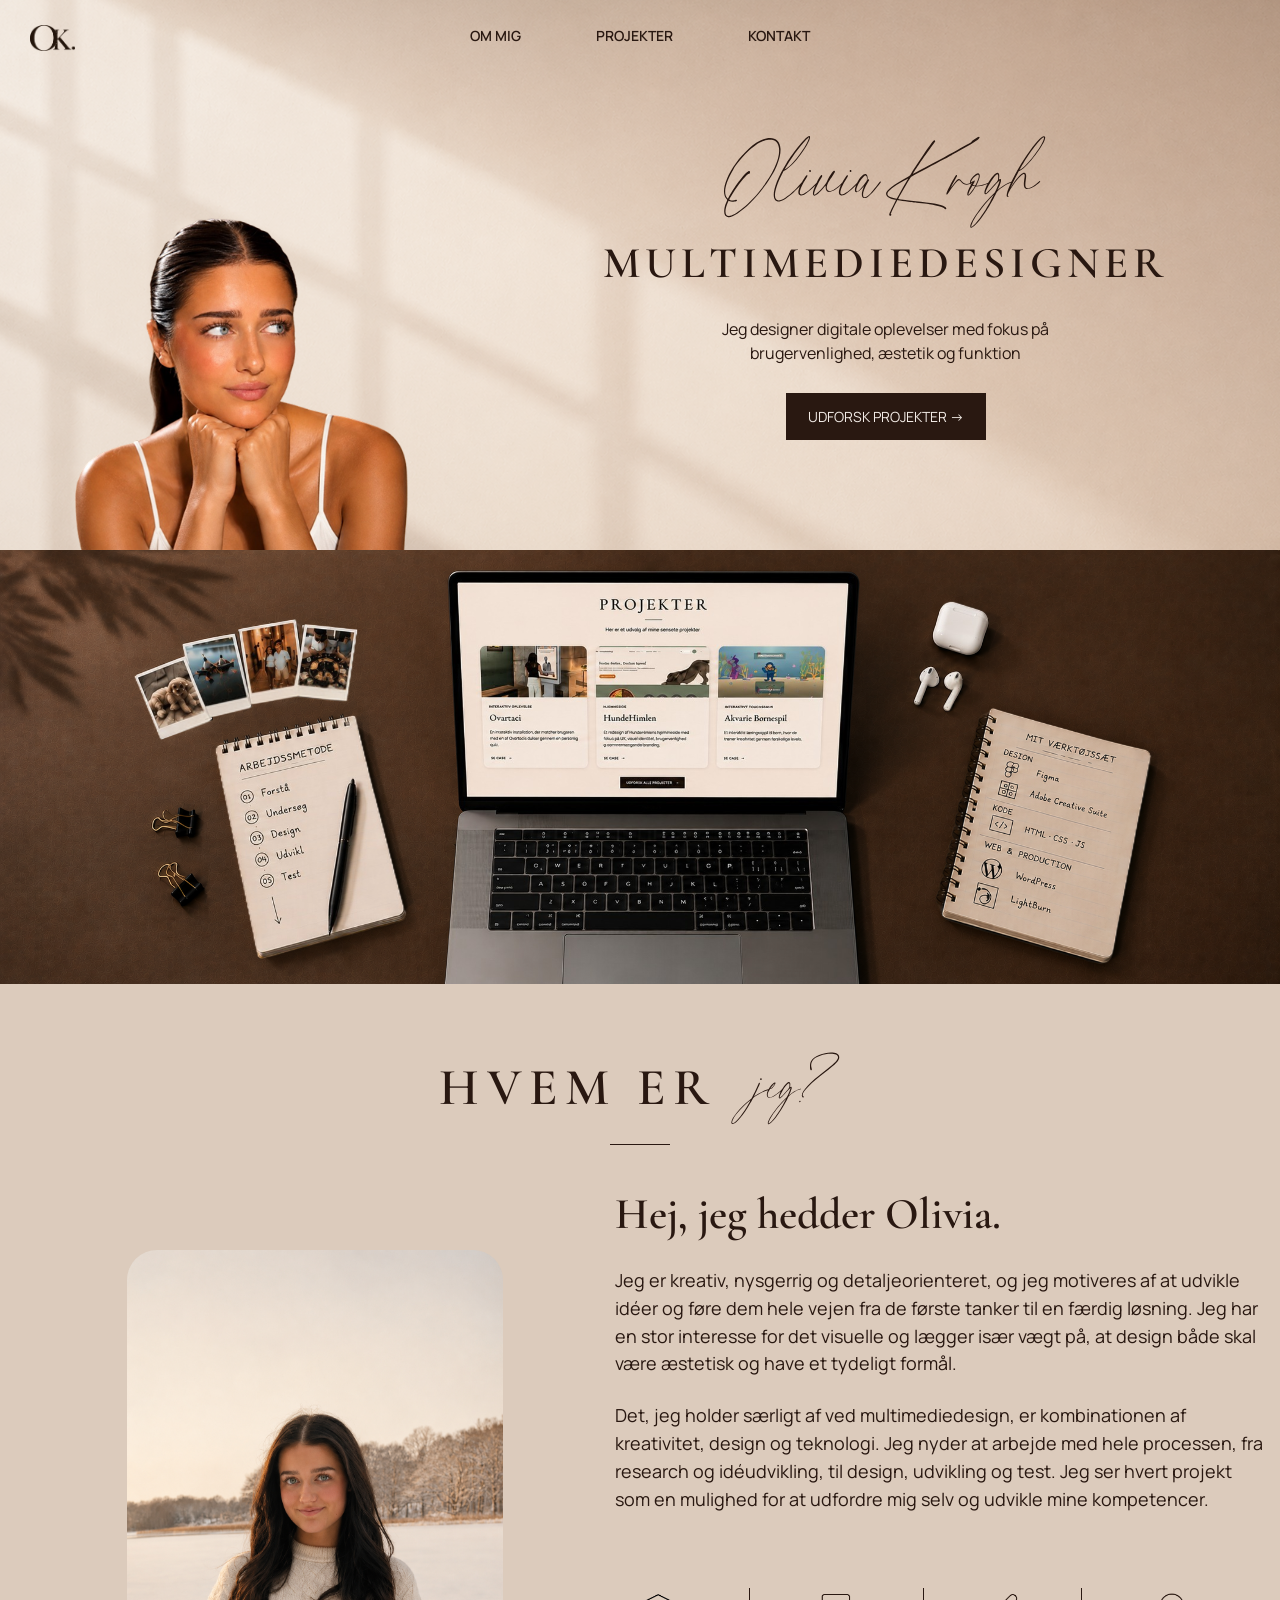
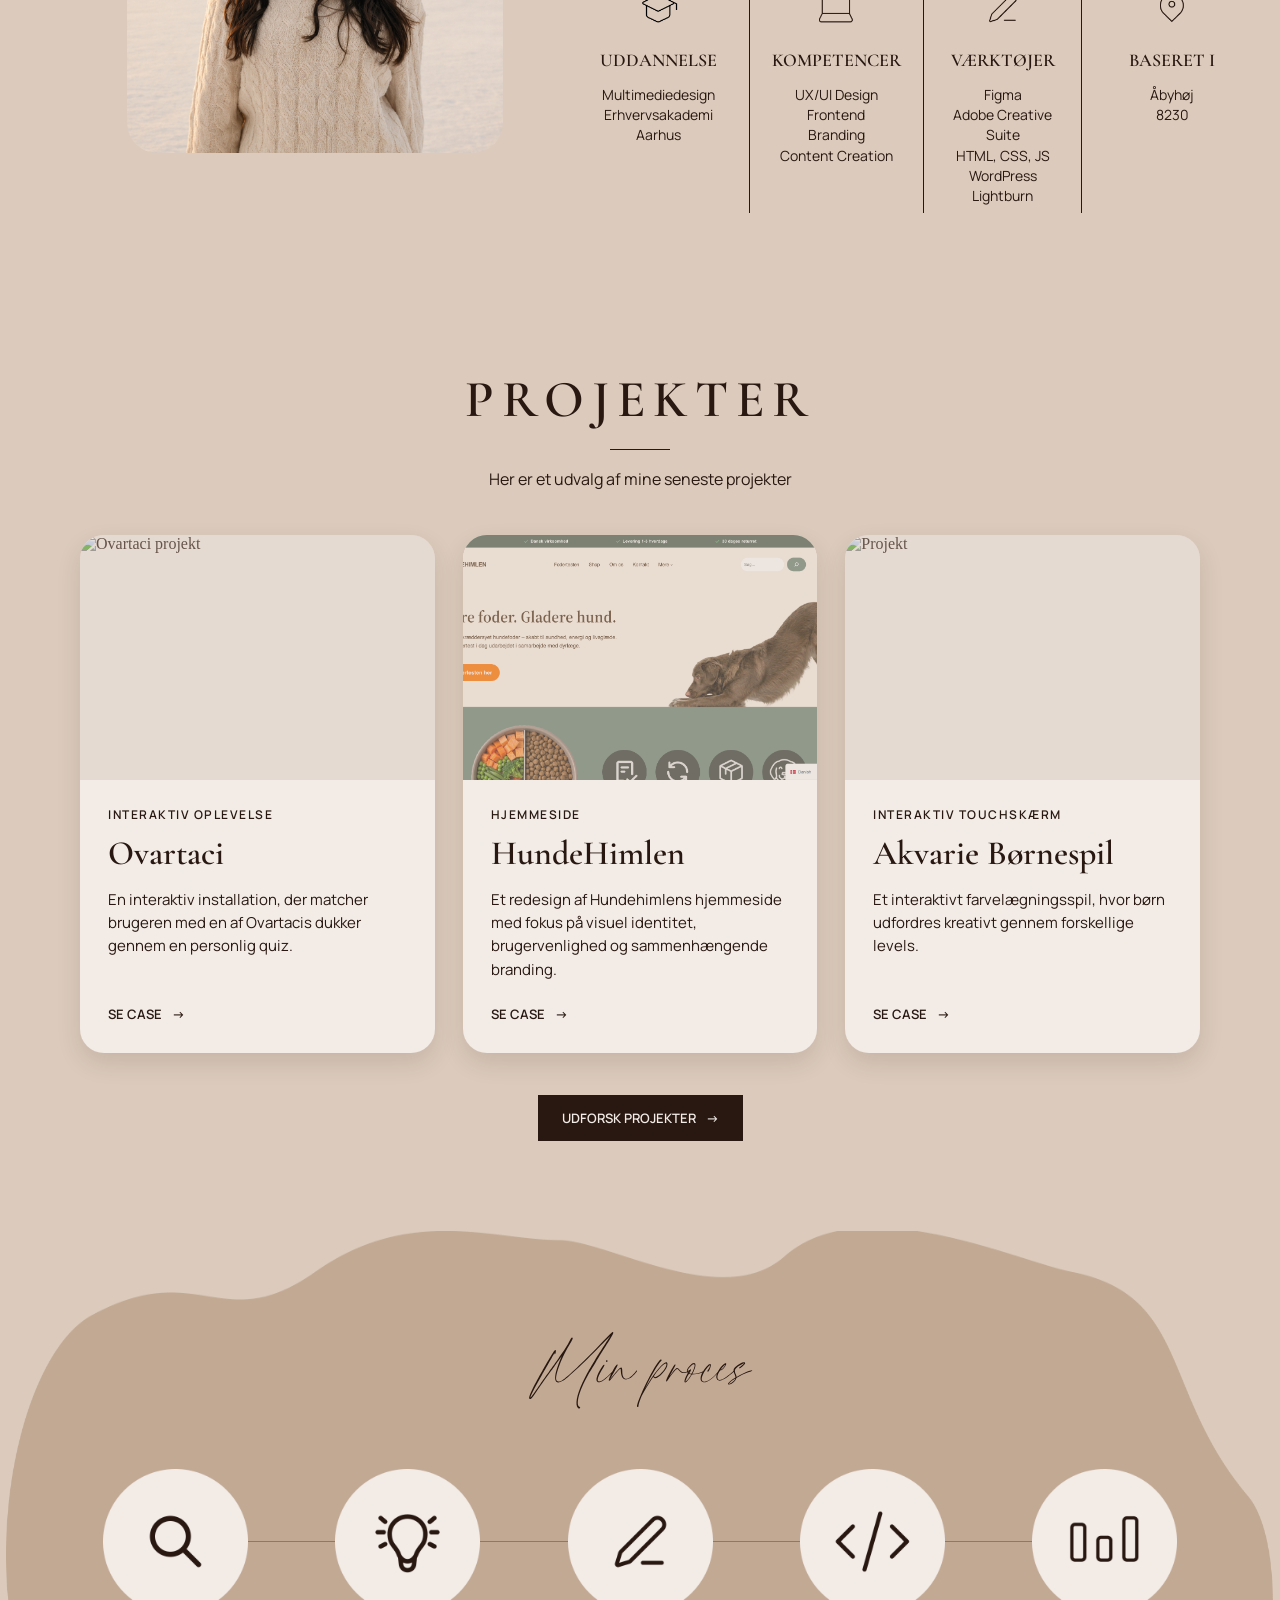
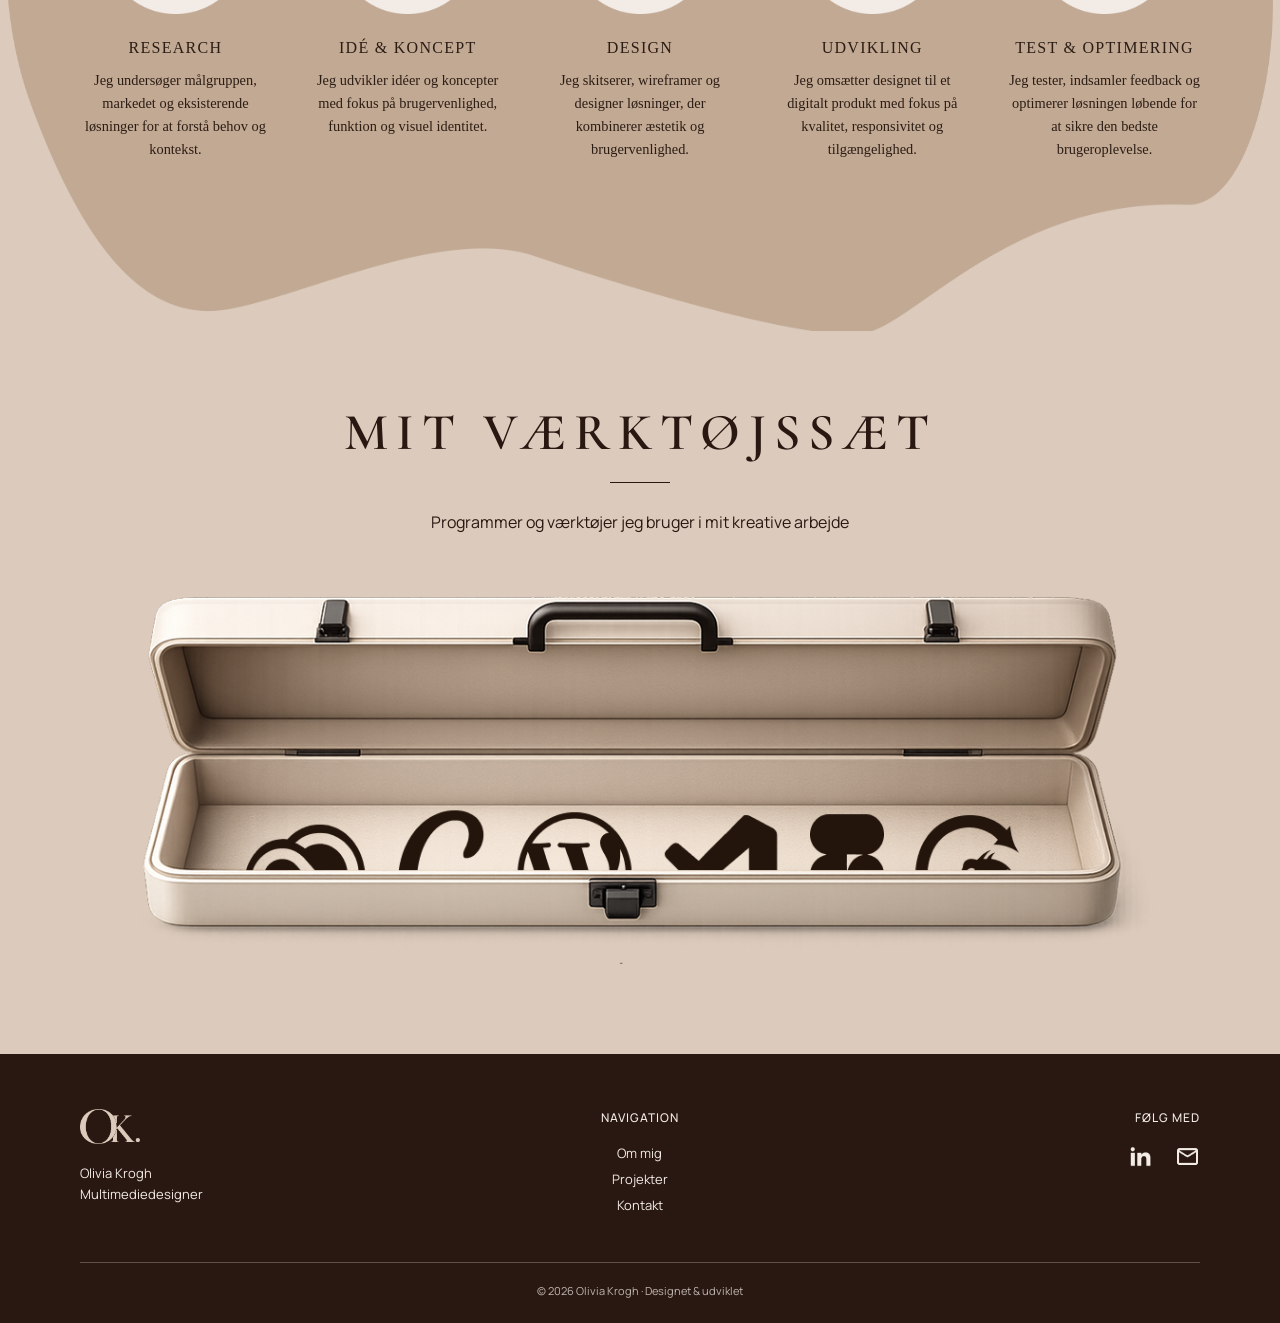
==== commit 126f716c: "ændret font til billeder istedet da fontet ikke virkede" ====
--- a/index.html
+++ b/index.html
@@ -33,7 +33,7 @@
 
         <!-- HERO TEKST -->
         <div class="hero-content">
-            <h1>Olivia Krogh</h1>
+            <img class="hero-name" src="img/olivia-krogh.svg" alt="Olivia Krogh">
             <h2>MULTIMEDIEDESIGNER</h2>
 
             <p>
@@ -60,7 +60,7 @@
         <img src="img/computer.png" alt="Gå til projekter">
 
         <div class="desk-label">
-            <span>Projekter</span>
+            <img class="desk-label-text" src="img/projekter-tekst.svg" alt="Projekter">
             <img class="desk-arrow" src="img/pil.png" alt="">
         </div>
     </a>
@@ -70,7 +70,7 @@
         <img src="img/airpods.png" alt="Gå til kontakt">
 
         <div class="desk-label">
-            <span>Kontakt</span>
+            <img class="desk-label-text" src="img/kontakt-tekst.svg" alt="Kontakt">
             <img class="desk-arrow" src="img/pil.png" alt="">
         </div>
     </a>
@@ -81,7 +81,7 @@
         <img src="img/notesbog.png" alt="Gå til arbejdsmetode">
 
         <div class="desk-label">
-            <span>Arbejdsmetode</span>
+            <img class="desk-label-text" src="img/arbejdsmetode-tekst.svg" alt="Arbejdsmetode">
             <img class="desk-arrow" src="img/pil.png" alt="">
         </div>
     </a>
@@ -92,7 +92,7 @@
         <img src="img/bog.png" alt="Gå til værktøjssæt">
 
         <div class="desk-label">
-            <span>Værktøjssæt</span>
+            <img class="desk-label-text" src="img/vaerktoejssaet-tekst.svg" alt="Værktøjssæt">
             <img class="desk-arrow" src="img/pil.png" alt="">
         </div>
     </a>
@@ -103,7 +103,7 @@
         <img src="img/fritid.png" alt="Se mine interesser">
 
         <div class="desk-label">
-            <span>Om mig</span>
+            <img class="desk-label-text" src="img/om-mig-tekst.svg" alt="Interesser">
             <img class="desk-arrow" src="img/pil.png" alt="">
         </div>
     </a>
@@ -114,9 +114,12 @@
 <section class="about" id="om-mig-info">
 
     <div class="about-title">
-        <h2>HVEM ER <span>jeg?</span></h2>
-        <div class="section-line"></div>
-    </div>
+    <h2>
+        HVEM ER
+        <img class="about-jeg" src="img/jeg.svg" alt="jeg?">
+    </h2>
+    <div class="section-line"></div>
+</div>
 
     <div class="about-content">
 
@@ -291,7 +294,7 @@
 <!-- ARBEJDSMETODE -->
 <section class="arbejdsmetode" id="arbejdsmetode">
 
-    <h2 class="arbejdsmetode-title">Min proces</h2>
+  <img class="arbejdsmetode-title" src="img/min-proces.svg" alt="Min proces">
 
     <div class="arbejdsmetode-bobler">
 
--- a/css/style.css
+++ b/css/style.css
@@ -1,7 +1,7 @@
 @import url('https://fonts.googleapis.com/css2?family=Cormorant+Garamond:wght@400;600&family=Manrope:wght@400;600&display=swap');
 @font-face {
     font-family: "Aurellio";
-    src: url("../fonts/Aurellio.ttf") format("truetype");
+    src: url("../fonts/Aurellio.woff2") format("woff2"), url("../fonts/Aurellio.woff") format("woff");
     font-weight: normal;
     font-style: normal;
 }
@@ -93,12 +93,11 @@
 
 /* NAVN */
 
-.hero-content h1 {
-    font-family: "Aurellio", cursive;
-    font-weight: normal;
-    font-size: 64px;
-    line-height: 1;
-    margin: 0 0 12px;
+.hero-name {
+    display: block;
+    width: 50%;
+    height: auto;
+    margin: 0 auto 12px;
 }
 
 
@@ -215,7 +214,7 @@
     z-index: 2;
 }
 
-.desk-item img {
+.desk-item > img {
     width: 100%;
     display: block;
     transition: transform 0.3s ease;
@@ -223,31 +222,31 @@
 
 
 .computer-item {
-    width: 491px;
+    width: 32.3%;
     bottom: 0%;
     left: 34.7%;
 }
 
 .airpods-item {
-    width: 93px;
-    top: 11.5%;
+    width: 6%;
+    top: 11.8%;
     left: 71.3%;
 }
 
 .notesbog-item {
-    width: 219px;
+    width: 15%;
     top: 38%;
     left: 16.8%;
 }
 
 .bog-item {
-    width: 255px;
+    width: 17%;
     top: 36.4%;
     right: 10%;
 }
 
 .fritid-item {
-    width: 260px;
+    width: 17.5%;
     top: 16%;
     left: 10.5%;
 }
@@ -260,17 +259,11 @@
 }
 
 
+
 /* TEKST VED HOVER */
 
 .desk-label {
     position: absolute;
-    top: -50px;
-    left: -55px;
-
-    font-family: "Aurellio", cursive;
-    font-size: 34px;
-    color: var(--secondary-color);
-    white-space: nowrap;
 
     opacity: 0;
     pointer-events: none;
@@ -282,60 +275,79 @@
 }
 
 .computer-item .desk-label {
-    top: 220px;
-    left: 510px;
+    top: 42%;
+    left: 102%;
 }
 
 .airpods-item .desk-label {
-    top: -45px;
-    left: 100px;
+    top: -30%;
+    left: 108%;
 }
 
 .notesbog-item .desk-label {
-    top: 240px;
-    left: -170px;
+    top: 90%;
+    left: -65%;
 }
 
 .bog-item .desk-label {
-    top: 220px;
-    left: 250px;
+    top: 82%;
+    left: 98%;
 }
 
 .fritid-item .desk-label {
-    top: -30px;
-    left: -35px;
-}
-
-
+    top: -18%;
+    left: -20%;
+}
+
+
+.computer-item .desk-label-text {
+    width: clamp(80px,7vw, 120px);
+}
+
+.airpods-item .desk-label-text {
+    width: clamp(65px, 6.5vw, 100px);
+}
+
+.notesbog-item .desk-label-text {
+    width: clamp(95px, 9.5vw, 150px);
+}
+
+.bog-item .desk-label-text {
+    width: clamp(85px, 8.5vw, 130px);
+}
+
+.fritid-item .desk-label-text {
+    width: clamp(65px, 6.5vw, 100px);
+}
 
 /* PIL VED COMPUTER */
 .computer-item .desk-arrow {
-    width: 35px !important;
-    transform: translate(0px, 0px) scaleX(-1) !important;
+    width: 30%;
+    transform: translate(0%, 0%) scaleX(-1);
 }
 
 /* PIL VED AIRPODS */
 .airpods-item .desk-arrow {
-    width: 35px !important;
-    transform: translate(10px, 0px) scaleX(-1) !important;
+    width: 30%;
+    transform: translate(29%, 0%) scaleX(-1);
 }
 
 /* PIL VED NOTESBOG */
 .notesbog-item .desk-arrow {
-    width: 35px !important;
-    transform: translate(150px, -30px) rotate(-50deg) !important;
+    width: 15%;
+    transform: translate(-10%, 40%) rotate(-50deg);
 }
 
 /* PIL VED BOG */
 .bog-item .desk-arrow {
-    width: 35px !important;
-    transform: translate(10px, -100px) scaleX(-1) scaleY(-1) !important;
+    width: 30%;
+    transform: translate(29%, -286%) scaleX(-1) scaleY(-1);
 }
 
 /* PIL VED FRITID */
 .fritid-item .desk-arrow {
-    width: 35px !important;
-    transform: translate(-20px, 2px) rotate(25deg)  !important;
+    width: 15%;
+    transform: translate(-250%, 90%) rotate(25deg);
 }
 
 
@@ -362,6 +374,17 @@
     font-size: 52px;
     letter-spacing: 8px;
     color: var(--dark-color);
+
+    display: flex;
+    justify-content: center;
+    align-items: center;
+    gap: 12px;
+}
+
+.about-jeg {
+    width: 10%;
+    height: auto;
+    display: block;
 }
 
 .about-title h2 span {
@@ -709,11 +732,10 @@
 }
 
 .arbejdsmetode-title {
-    margin: 0 0 60px;
-    font-family: "Aurellio", serif;
-    font-size: 4.5rem;
-    font-weight: 400;
-    color: #2c1d14;
+    display: block;
+    width: 20%;
+    height: auto;
+    margin: 0 auto 60px;
 }
 
 .arbejdsmetode-bobler {
@@ -927,13 +949,10 @@
 }
 
 .projects-page .projects-heading .projects-script {
-    margin: 0 0 -15px;
-
-    font-family: "Aurellio", cursive;
-    font-weight: normal;
-    font-size: 64px;
-
-    color: var(--dark-color);
+    display: block;
+    width: 10%;
+    height: auto;
+    margin: 0 auto -15px;
 }
 
 .projects-page .projects-heading h1 {
@@ -1188,15 +1207,10 @@
 /* MIG */
 
 .contact-script {
-    margin: -10px 0 0 0;
-
-    font-family: "Aurellio", cursive;
-    font-size: 72px;
-    font-weight: normal;
-
-    line-height: 1;
-
-    color: var(--dark-color);
+    display: block;
+    width: 100px;
+    height: auto;
+    margin: -1px 0 0;
 }
 
 
@@ -1450,15 +1464,11 @@
 /* HÅNDSKRIFT NEDERST */
 
 .contact-signoff {
+    display: block;
+    width: 40%;
+    height: auto;
     margin: 50px 0 0;
-
-    font-family: "Aurellio", cursive;
-    font-size: 36px;
-    line-height: 1.05;
-
-    color: var(--dark-color);
-
-    transform: rotate(-4deg);
+    rotate: -5deg;
 }
 
 
